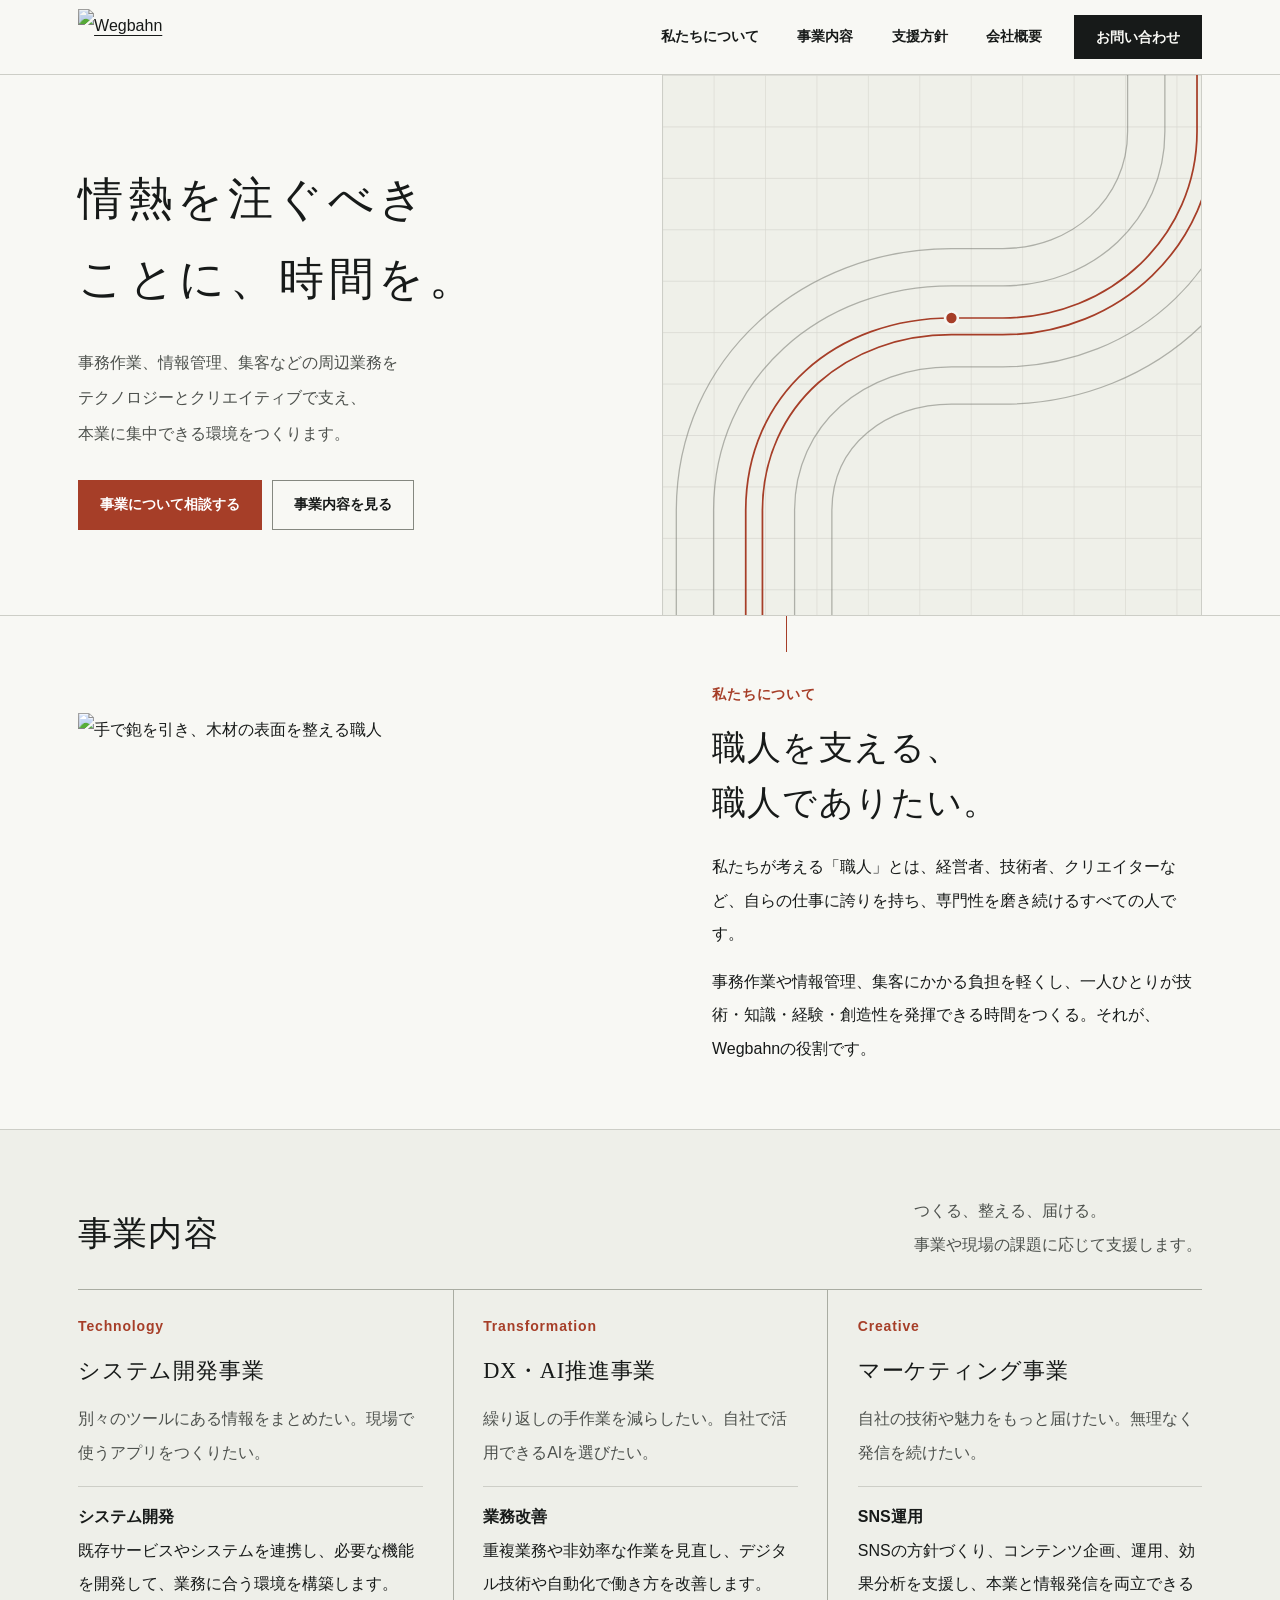
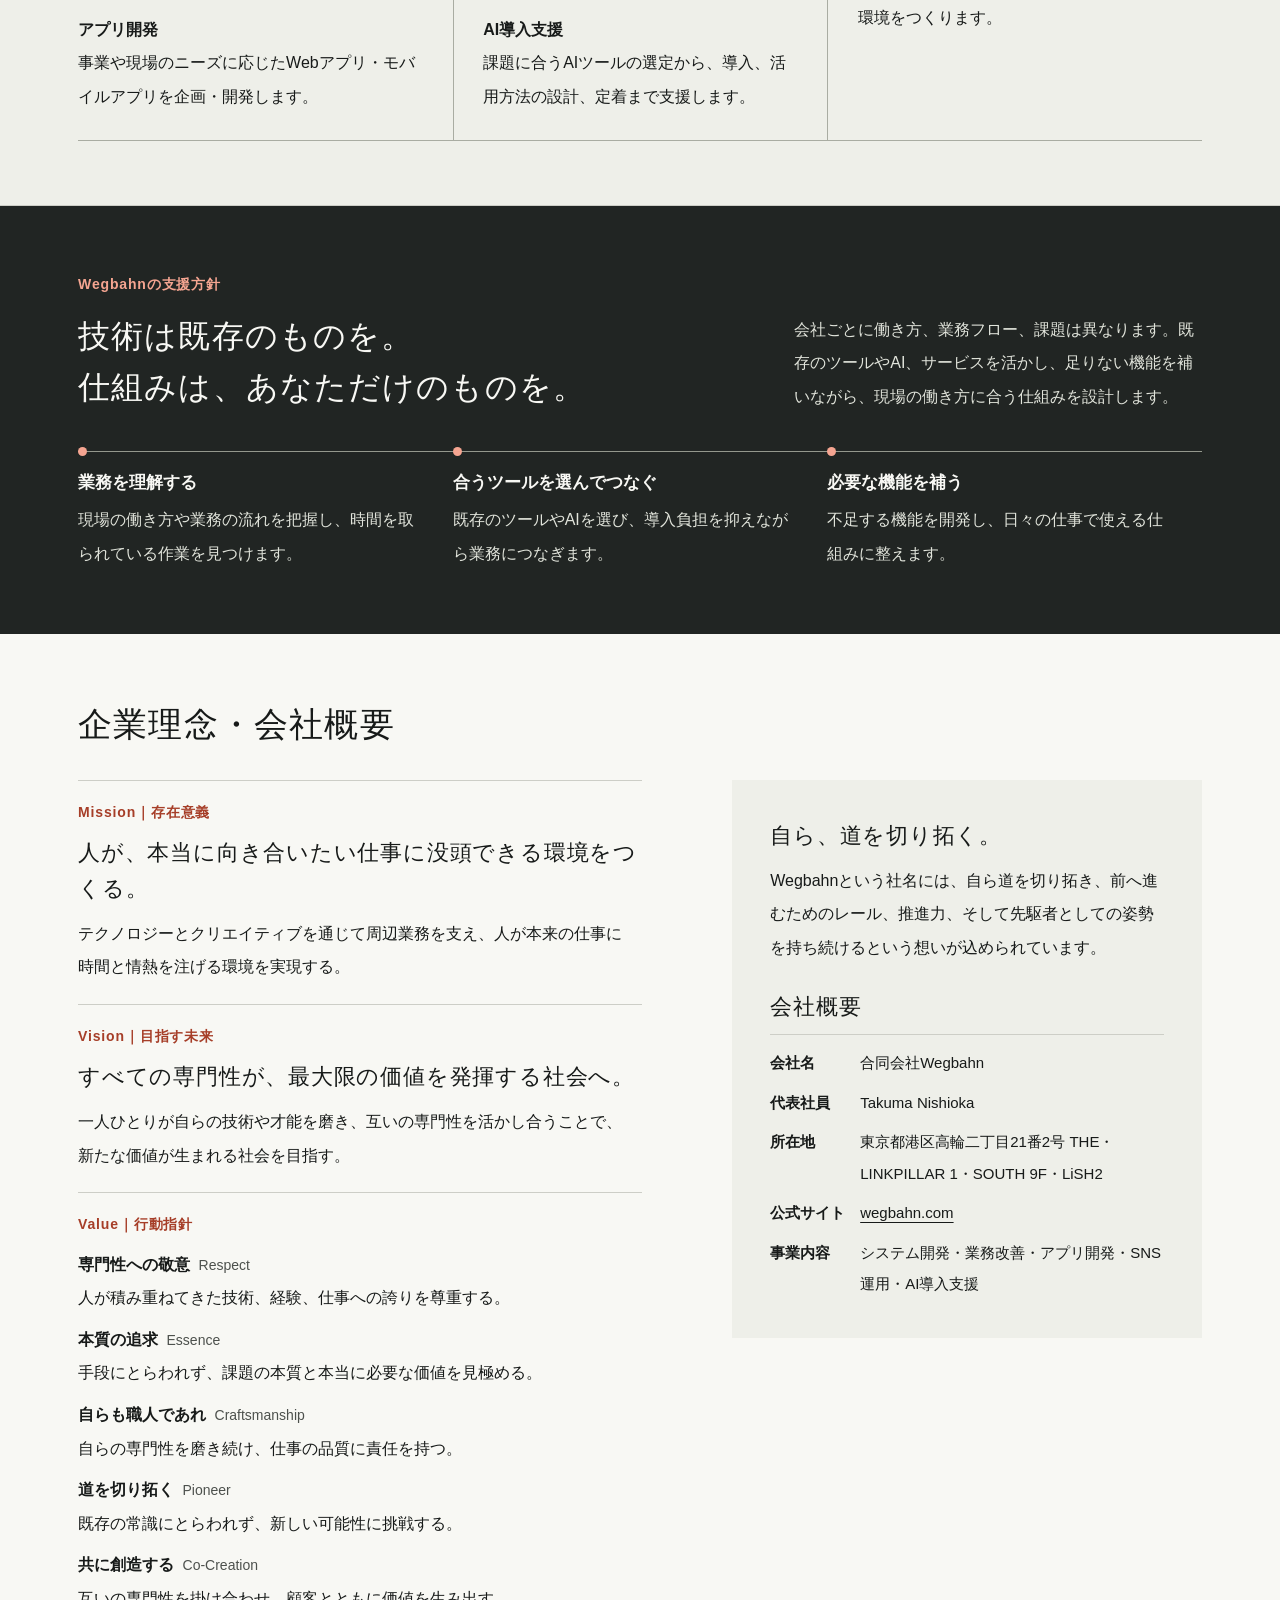
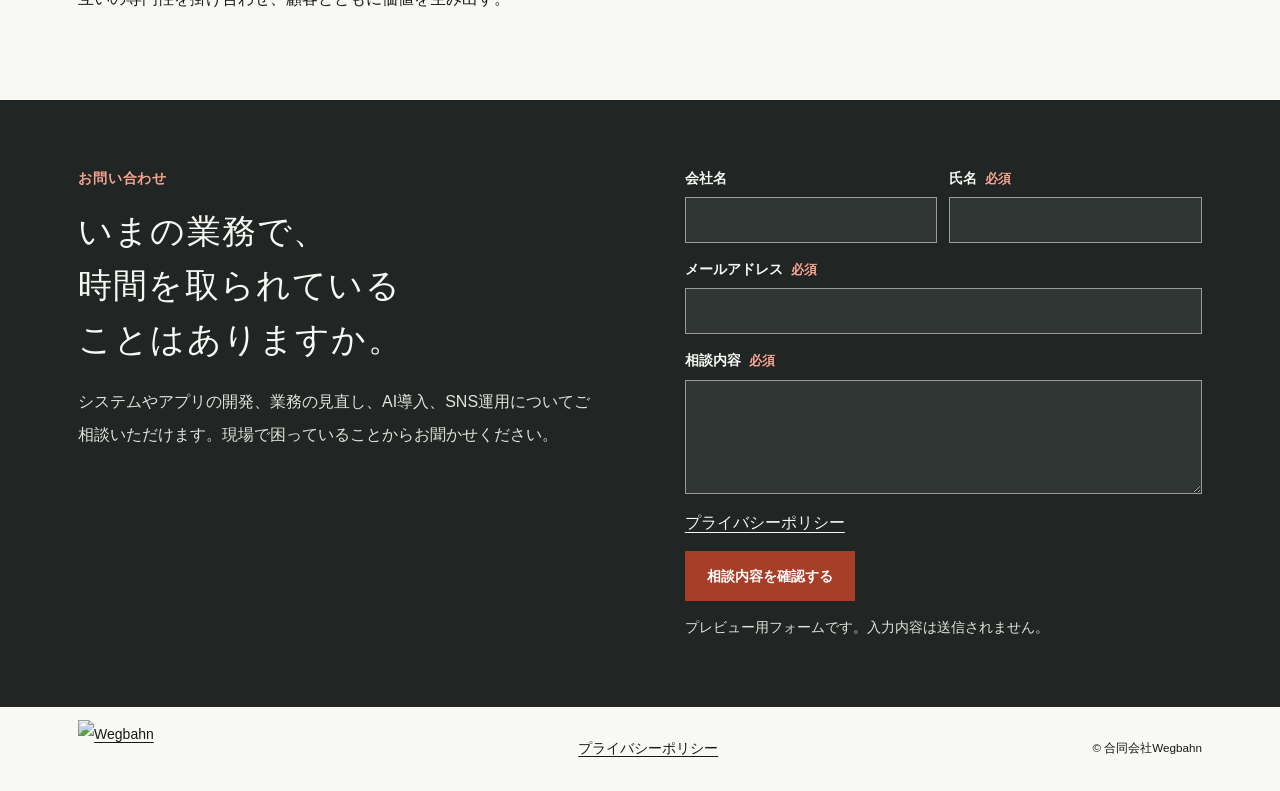
==== index.html @ df90cf7e "Add Wegbahn Pages index.html" ====
<!doctype html>
<html lang="ja">
<head>
<meta charset="utf-8">
<meta name="viewport" content="width=device-width, initial-scale=1">
<meta name="robots" content="noindex,nofollow">
<meta name="description" content="合同会社Wegbahnは、テクノロジーとクリエイティブで周辺業務を支え、本業に集中できる環境をつくります。">
<title>合同会社Wegbahn｜情熱を注ぐべきことに、時間を。</title>
<link rel="stylesheet" href="style.css">
</head>
<body id="top">
<a class="skip" href="#main">本文へ移動</a>
<header class="header">
  <div class="wrap header-inner">
    <a class="logo" href="#top" aria-label="Wegbahn トップ"><img src="" data-brand-asset="logo" alt="Wegbahn" width="320" height="144"></a>
    <nav class="nav" aria-label="メインナビゲーション">
      <a href="#about">私たちについて</a><a href="#business">事業内容</a><a href="#approach">支援方針</a><a href="#company">会社概要</a>
    </nav>
    <a class="button header-cta" href="#contact">お問い合わせ</a>
    <details class="menu"><summary>メニュー</summary><nav aria-label="モバイルナビゲーション"><a href="#about">私たちについて</a><a href="#business">事業内容</a><a href="#approach">支援方針</a><a href="#company">会社概要</a></nav></details>
  </div>
</header>
<main id="main">
  <section class="hero" aria-labelledby="hero-title">
    <div class="wrap hero-inner">
      <div class="hero-copy">
        <h1 id="hero-title">情熱を注ぐべき<br>ことに、時間を。</h1>
        <p>事務作業、情報管理、集客などの周辺業務を<br class="desktop">テクノロジーとクリエイティブで支え、<br class="desktop">本業に集中できる環境をつくります。</p>
        <div class="actions"><a href="#contact" class="button primary">事業について相談する</a><a href="#business" class="button outline">事業内容を見る</a></div>
      </div>
      <figure class="hero-graphic">
        <svg class="rails" viewBox="0 0 580 420" preserveAspectRatio="xMidYMid slice" aria-hidden="true">
          <defs>
            <pattern id="grid" width="40" height="40" patternUnits="userSpaceOnUse"><path d="M40 0H0V40" fill="none" stroke="#d8d8d1" stroke-width="1"/></pattern>
          </defs>
          <path fill="url(#grid)" d="M0 0h580v420H0z"/>
          <g fill="none" stroke="#a63e28" stroke-width="1.35">
            <path d="M145 420v-81c0-91 71-150 160-150h40c84 0 151-64 151-145V0"/>
            <path d="M158 420v-81c0-83 67-137 147-137h40c91 0 164-70 164-158V0"/>
          </g>
          <g fill="none" stroke="#797b73" stroke-width="1" opacity=".55">
            <path d="M120 420v-81c0-104 84-175 185-175h40c70 0 126-51 126-120V0"/>
            <path d="M183 420v-81c0-68 55-112 122-112h40c105 0 189-80 189-183V0"/>
            <path d="M91 420v-81c0-120 99-204 214-204h40c53 0 97-38 97-91V0"/>
            <path d="M212 420v-81c0-52 43-83 93-83h40c121 0 218-92 218-212V0"/>
          </g>
          <circle cx="305" cy="189" r="5" fill="#a63e28" stroke="#f7f7f3" stroke-width="2"/>
        </svg>
        <img class="hero-photo" src="" data-brand-asset="opening" width="1280" height="720" alt="谷を通る線路が遠くの光へ続く、現行サイトのモノクロビジュアル">
      </figure>
    </div>
  </section>

  <section class="about wrap section" id="about">
    <figure class="craft"><img src="" data-brand-asset="craft" width="960" height="540" alt="手で鉋を引き、木材の表面を整える職人" loading="lazy"></figure>
    <div class="about-copy">
      <p class="label">私たちについて</p>
      <h2>職人を支える、<br>職人でありたい。</h2>
      <p>私たちが考える「職人」とは、経営者、技術者、クリエイターなど、自らの仕事に誇りを持ち、専門性を磨き続けるすべての人です。</p>
      <p>事務作業や情報管理、集客にかかる負担を軽くし、一人ひとりが技術・知識・経験・創造性を発揮できる時間をつくる。それが、Wegbahnの役割です。</p>
    </div>
  </section>

  <section id="business" class="business section">
    <div class="wrap">
      <div class="section-head"><h2>事業内容</h2><p>つくる、整える、届ける。<br>事業や現場の課題に応じて支援します。</p></div>
      <div class="services">
        <article>
          <p class="label">Technology</p><h3>システム開発事業</h3>
          <p class="service-question">別々のツールにある情報をまとめたい。現場で使うアプリをつくりたい。</p>
          <dl><dt>システム開発</dt><dd>既存サービスやシステムを連携し、必要な機能を開発して、業務に合う環境を構築します。</dd><dt>アプリ開発</dt><dd>事業や現場のニーズに応じたWebアプリ・モバイルアプリを企画・開発します。</dd></dl>
        </article>
        <article>
          <p class="label">Transformation</p><h3>DX・AI推進事業</h3>
          <p class="service-question">繰り返しの手作業を減らしたい。自社で活用できるAIを選びたい。</p>
          <dl><dt>業務改善</dt><dd>重複業務や非効率な作業を見直し、デジタル技術や自動化で働き方を改善します。</dd><dt>AI導入支援</dt><dd>課題に合うAIツールの選定から、導入、活用方法の設計、定着まで支援します。</dd></dl>
        </article>
        <article>
          <p class="label">Creative</p><h3>マーケティング事業</h3>
          <p class="service-question">自社の技術や魅力をもっと届けたい。無理なく発信を続けたい。</p>
          <dl><dt>SNS運用</dt><dd>SNSの方針づくり、コンテンツ企画、運用、効果分析を支援し、本業と情報発信を両立できる環境をつくります。</dd></dl>
        </article>
      </div>
    </div>
  </section>

  <section id="approach" class="approach section">
    <div class="wrap">
      <div class="approach-head">
        <div><p class="label">Wegbahnの支援方針</p><h2>技術は既存のものを。<br>仕組みは、あなただけのものを。</h2></div>
        <p>会社ごとに働き方、業務フロー、課題は異なります。既存のツールやAI、サービスを活かし、足りない機能を補いながら、現場の働き方に合う仕組みを設計します。</p>
      </div>
      <ol class="process" aria-label="支援の流れ">
        <li><h3>業務を理解する</h3><p>現場の働き方や業務の流れを把握し、時間を取られている作業を見つけます。</p></li>
        <li><h3>合うツールを選んでつなぐ</h3><p>既存のツールやAIを選び、導入負担を抑えながら業務につなぎます。</p></li>
        <li><h3>必要な機能を補う</h3><p>不足する機能を開発し、日々の仕事で使える仕組みに整えます。</p></li>
      </ol>
    </div>
  </section>

  <section id="company" class="section company wrap">
    <div class="section-head"><h2>企業理念・会社概要</h2></div>
    <div class="company-grid">
      <div>
        <div class="belief"><p class="label">Mission｜存在意義</p><h3>人が、本当に向き合いたい仕事に没頭できる環境をつくる。</h3><p>テクノロジーとクリエイティブを通じて周辺業務を支え、人が本来の仕事に時間と情熱を注げる環境を実現する。</p></div>
        <div class="belief"><p class="label">Vision｜目指す未来</p><h3>すべての専門性が、最大限の価値を発揮する社会へ。</h3><p>一人ひとりが自らの技術や才能を磨き、互いの専門性を活かし合うことで、新たな価値が生まれる社会を目指す。</p></div>
        <div class="belief"><p class="label">Value｜行動指針</p><dl class="values">
          <dt>専門性への敬意 <span>Respect</span></dt><dd>人が積み重ねてきた技術、経験、仕事への誇りを尊重する。</dd>
          <dt>本質の追求 <span>Essence</span></dt><dd>手段にとらわれず、課題の本質と本当に必要な価値を見極める。</dd>
          <dt>自らも職人であれ <span>Craftsmanship</span></dt><dd>自らの専門性を磨き続け、仕事の品質に責任を持つ。</dd>
          <dt>道を切り拓く <span>Pioneer</span></dt><dd>既存の常識にとらわれず、新しい可能性に挑戦する。</dd>
          <dt>共に創造する <span>Co-Creation</span></dt><dd>互いの専門性を掛け合わせ、顧客とともに価値を生み出す。</dd>
        </dl></div>
      </div>
      <aside class="facts" aria-label="社名の由来と会社概要">
        <h3>自ら、道を切り拓く。</h3>
        <p>Wegbahnという社名には、自ら道を切り拓き、前へ進むためのレール、推進力、そして先駆者としての姿勢を持ち続けるという想いが込められています。</p>
        <h3>会社概要</h3>
        <dl class="details">
          <dt>会社名</dt><dd>合同会社Wegbahn</dd>
          <dt>代表社員</dt><dd>Takuma Nishioka</dd>
          <dt>所在地</dt><dd>東京都港区高輪二丁目21番2号 THE・LINKPILLAR 1・SOUTH 9F・LiSH2</dd>
          <dt>公式サイト</dt><dd><a href="https://wegbahn.com/">wegbahn.com</a></dd>
          <dt>事業内容</dt><dd>システム開発・業務改善・アプリ開発・SNS運用・AI導入支援</dd>
        </dl>
      </aside>
    </div>
  </section>

  <section id="contact" class="contact section">
    <div class="wrap contact-grid">
      <div><p class="label">お問い合わせ</p><h2>いまの業務で、<br>時間を取られている<br class="desktop">ことはありますか。</h2><p>システムやアプリの開発、業務の見直し、AI導入、SNS運用についてご相談いただけます。現場で困っていることからお聞かせください。</p></div>
      <form id="contact-form">
        <div class="fields">
          <label>会社名<input name="company" autocomplete="organization"></label>
          <label>氏名 <span>必須</span><input name="name" autocomplete="name" required></label>
        </div>
        <label>メールアドレス <span>必須</span><input name="email" type="email" autocomplete="email" required></label>
        <label>相談内容 <span>必須</span><textarea name="message" rows="4" required></textarea></label>
        <a href="privacy.html">プライバシーポリシー</a>
        <button type="submit" class="button primary">相談内容を確認する</button>
        <p class="form-note" id="form-note" role="status">プレビュー用フォームです。入力内容は送信されません。</p>
      </form>
    </div>
  </section>
</main>
<footer><div class="wrap footer-inner"><a class="logo" href="#top" aria-label="Wegbahn トップ"><img src="" data-brand-asset="logo" width="320" height="144" alt="Wegbahn"></a><a href="privacy.html">プライバシーポリシー</a><small>© 合同会社Wegbahn</small></div></footer>
<script>
  if (new URLSearchParams(location.search).get('hero') === 'photo') document.body.dataset.hero = 'photo';
  if (new URLSearchParams(location.search).get('view') === 'hero') document.body.dataset.view = 'hero';
  const menu = document.querySelector('.menu');
  menu.querySelectorAll('a').forEach(link => link.addEventListener('click', () => { menu.open = false; }));
  document.querySelector('#contact-form').addEventListener('submit', event => {
    event.preventDefault();
    document.querySelector('#form-note').textContent = '必須項目の入力を確認しました。プレビューのため送信は行われません。';
  });
</script>
<script src="assets.js"></script>
</body>
</html>
---- style.css ----
:root {
  --paper:#f8f8f4;
  --ink:#171a19;
  --muted:#4d514d;
  --line:#cdcec7;
  --grid:#eff0e9;
  --accent:#a63e28;
  --serif:"Hiragino Mincho ProN","Yu Mincho","Noto Serif CJK JP",serif;
  --sans:Arial,"Hiragino Kaku Gothic ProN","Yu Gothic","Noto Sans CJK JP",sans-serif;
  --gutter:clamp(22px,6.1vw,96px);
}
*,*::before,*::after {box-sizing:border-box}
html {scroll-padding-top:84px}
body {margin:0;background:var(--paper);color:var(--ink);font:400 16px/2.1 var(--sans)}
h1,h2,h3,p,figure,dl,dd {margin:0}
h1,h2,h3 {font-family:var(--serif);font-weight:500;line-height:1.6;letter-spacing:.035em;text-wrap:pretty}
h2 {font-size:clamp(28px,2.65vw,40px)}
h3 {font-size:clamp(20px,1.75vw,26px)}
a {color:inherit;text-underline-offset:.24em}
img {display:block;width:100%;height:auto}
:focus-visible {outline:2px solid var(--accent);outline-offset:4px}
.wrap {width:min(100% - var(--gutter)*2,1328px);margin-inline:auto}
.skip {position:absolute;z-index:10;left:12px;top:8px;transform:translateY(-150%);background:white;padding:8px}
.skip:focus {transform:none}
.header {position:sticky;z-index:5;top:0;background:var(--paper);border-bottom:1px solid var(--line)}
.header-inner {min-height:74px;display:flex;align-items:center;gap:32px}
.logo {display:block;width:126px;flex:none;mix-blend-mode:multiply}
.nav {display:flex;align-items:center;gap:clamp(18px,3vw,48px);margin-left:auto}
.nav a,.menu a {font-size:14px;font-weight:700;text-decoration:none}
.nav a:hover,.menu a:hover {text-decoration:underline}
.button {display:inline-flex;align-items:center;justify-content:center;min-height:50px;padding:8px 21px;border:1px solid transparent;text-decoration:none;font:700 14px/1.35 var(--sans);text-align:center;cursor:pointer}
.header-cta {min-height:44px;background:var(--ink);color:var(--paper)}
.primary {color:white;background:var(--accent)}
.primary:hover,.header-cta:hover {background:#782b1b}
.outline {border-color:#858880}
.outline:hover {background:var(--grid)}
.menu {display:none}
.hero {border-bottom:1px solid var(--line)}
.hero-inner {min-height:540px;display:grid;grid-template-columns:1.08fr 1fr;align-items:center}
.hero-copy {padding-block:60px;padding-right:24px}
.hero h1 {font-size:clamp(36px,3.55vw,54px);line-height:1.75;letter-spacing:.10em}
.hero-copy p {margin-top:26px;color:var(--muted);font-size:clamp(16px,1.25vw,18px);line-height:2.2}
.actions {display:flex;flex-wrap:wrap;gap:10px;margin-top:29px}
.hero-graphic {height:100%;min-height:440px;align-self:stretch;position:relative;background:var(--grid);overflow:hidden;border-inline:1px solid var(--line)}
.rails,.hero-photo {position:absolute;width:100%;height:100%;object-fit:cover}
.hero-photo {display:none;object-position:52% center}
[data-hero="photo"] .rails {display:none}
[data-hero="photo"] .hero-photo {display:block}
[data-view="hero"] main > :not(.hero),[data-view="hero"] footer {display:none}
.section {padding-block:clamp(48px,5vw,72px)}
.label {font-weight:700;color:var(--accent);font-size:14px;letter-spacing:.06em;margin-bottom:12px}
.about {display:grid;grid-template-columns:1fr .9fr;align-items:center;gap:clamp(30px,7vw,120px);position:relative}
.about::before {content:"";position:absolute;top:0;left:63%;height:36px;border-left:1px solid var(--accent)}
.craft img {aspect-ratio:1.7;object-fit:cover}
.about h2 {margin-bottom:20px}
.about-copy p:not(.label) {max-width:30em}
.about-copy p:not(.label)+p {margin-top:14px}
.business {background:#eeefe9;border-block:1px solid var(--line)}
.section-head {display:flex;justify-content:space-between;align-items:end;gap:20px;margin-bottom:27px}
.section-head p {color:var(--muted)}
.services {display:grid;grid-template-columns:repeat(3,1fr);border-block:1px solid #a9aca2}
.services article {padding:22px clamp(14px,2.3vw,34px) 26px}
.services article:first-child {padding-left:0}
.services article:last-child {padding-right:0}
.services article+article {border-left:1px solid #a9aca2}
.service-question {margin:13px 0 17px;color:var(--muted)}
.services dl {border-top:1px solid var(--line);padding-top:13px}
dt {font-weight:700}
.services dd+dt {margin-top:12px}
.approach {background:#212523;color:var(--paper)}
.approach .label,.contact .label {color:#f5a591}
.approach-head {display:grid;grid-template-columns:1.6fr 1fr;gap:clamp(26px,5vw,80px);align-items:end}
.approach-head h2 {font-size:clamp(27px,2.5vw,38px)}
.approach-head > p,.process p {color:#e1e4db}
.process {display:grid;grid-template-columns:repeat(3,1fr);list-style:none;margin:38px 0 0;padding:0;border-top:1px solid #94988d}
.process li {position:relative;padding:19px 25px 0 0}
.process li::before {content:"";position:absolute;top:-5px;left:0;width:9px;height:9px;background:#f5a591;border-radius:50%}
.process h3 {font:700 17px/1.45 var(--sans);letter-spacing:0;margin-bottom:7px}
.company-grid {display:grid;grid-template-columns:1.2fr 1fr;gap:clamp(28px,7vw,104px);align-items:start}
.belief {padding:17px 0 20px;border-top:1px solid var(--line)}
.belief h3 {margin-bottom:10px}
.belief > p:not(.label) {max-width:34em}
.belief .label {margin-bottom:8px}
.values dt:not(:first-child) {margin-top:8px}
.values span {color:var(--muted);font-weight:400;font-size:14px;margin-left:4px}
.facts {background:#eeefe9;padding:clamp(20px,3vw,42px)}
.facts h3 {margin-bottom:10px}
.facts p+h3 {margin-top:24px}
.details {display:grid;grid-template-columns:auto 1fr;gap:8px 15px;font-size:15px;border-top:1px solid var(--line);padding-top:12px}
.details dd {min-width:0;overflow-wrap:anywhere}
.contact {background:#212523;color:var(--paper)}
.contact-grid {display:grid;grid-template-columns:1fr 1fr;gap:clamp(24px,7vw,110px)}
.contact h2 {margin-bottom:17px}
.contact h2+p {max-width:34em;color:#e1e4db}
form {display:grid;gap:12px}
form a {justify-self:start}
.fields {display:grid;grid-template-columns:1fr 1fr;gap:12px}
label {display:block;font-size:14px;font-weight:700}
label span {color:#f5a591;font-size:13px;margin-left:4px}
input,textarea {display:block;width:100%;margin-top:4px;min-height:46px;border:1px solid #9a9c95;border-radius:0;background:#303633;color:white;padding:8px 10px;font:400 16px/1.5 var(--sans)}
textarea {resize:vertical}
form .button {justify-self:start}
.form-note {font-size:14px;color:#e1e4db}
.footer-inner {display:flex;gap:24px;align-items:center;justify-content:space-between;min-height:84px;font-size:14px}
.privacy {max-width:760px;min-height:60vh}
.privacy h1 {font-size:clamp(32px,4vw,56px);margin:16px 0}
@media(max-width:840px) {
  .nav {display:none}
  .header-inner {gap:12px;min-height:66px}
  .header-cta {margin-left:auto;padding-inline:10px;font-size:13px}
  .menu {display:block}
  .menu summary {display:grid;align-items:center;min-height:44px;font-size:13px;font-weight:700;cursor:pointer}
  .menu nav {position:absolute;z-index:1;right:var(--gutter);top:calc(100% + 4px);min-width:178px;background:var(--paper);border:1px solid var(--line);padding:8px 14px}
  .menu a {display:flex;align-items:center;min-height:44px}
  .hero h1 {font-size:clamp(30px,4.4vw,39px)}
}
@media(max-width:650px) {
  html {scroll-padding-top:70px}
  .logo {width:104px}
  .desktop {display:none}
  .hero-inner,.about,.services,.approach-head,.process,.company-grid,.contact-grid {grid-template-columns:1fr}
  .hero-inner {min-height:0}
  .hero-copy {padding:32px 0 26px}
  .hero h1 {font-size:clamp(28px,8.2vw,36px);letter-spacing:.075em;line-height:1.65}
  .hero-copy p {margin-top:15px}
  .actions {margin-top:19px;gap:7px}
  .actions .button {padding-inline:12px;min-height:48px}
  .hero-graphic {min-height:183px}
  .rails {object-fit:contain}
  .hero-photo {object-position:center 59%}
  .about {gap:20px}
  .about::before {height:22px}
  .about-copy {grid-row:1}
  .about h2 {margin-bottom:12px}
  .section-head {display:block;margin-bottom:18px}
  .section-head p {margin-top:7px}
  .services article,.services article:first-child,.services article:last-child {padding:19px 0}
  .services article+article {border-left:0;border-top:1px solid #a9aca2}
  .approach-head {gap:13px}
  .process {margin-top:23px;border-top:0;border-left:1px solid #94988d}
  .process li {padding:0 0 16px 18px}
  .process li:last-child {padding-bottom:0}
  .process li::before {top:7px;left:-5px}
  .footer-inner {flex-wrap:wrap;gap:4px 12px;padding-block:10px}
  .footer-inner small {width:100%}
}
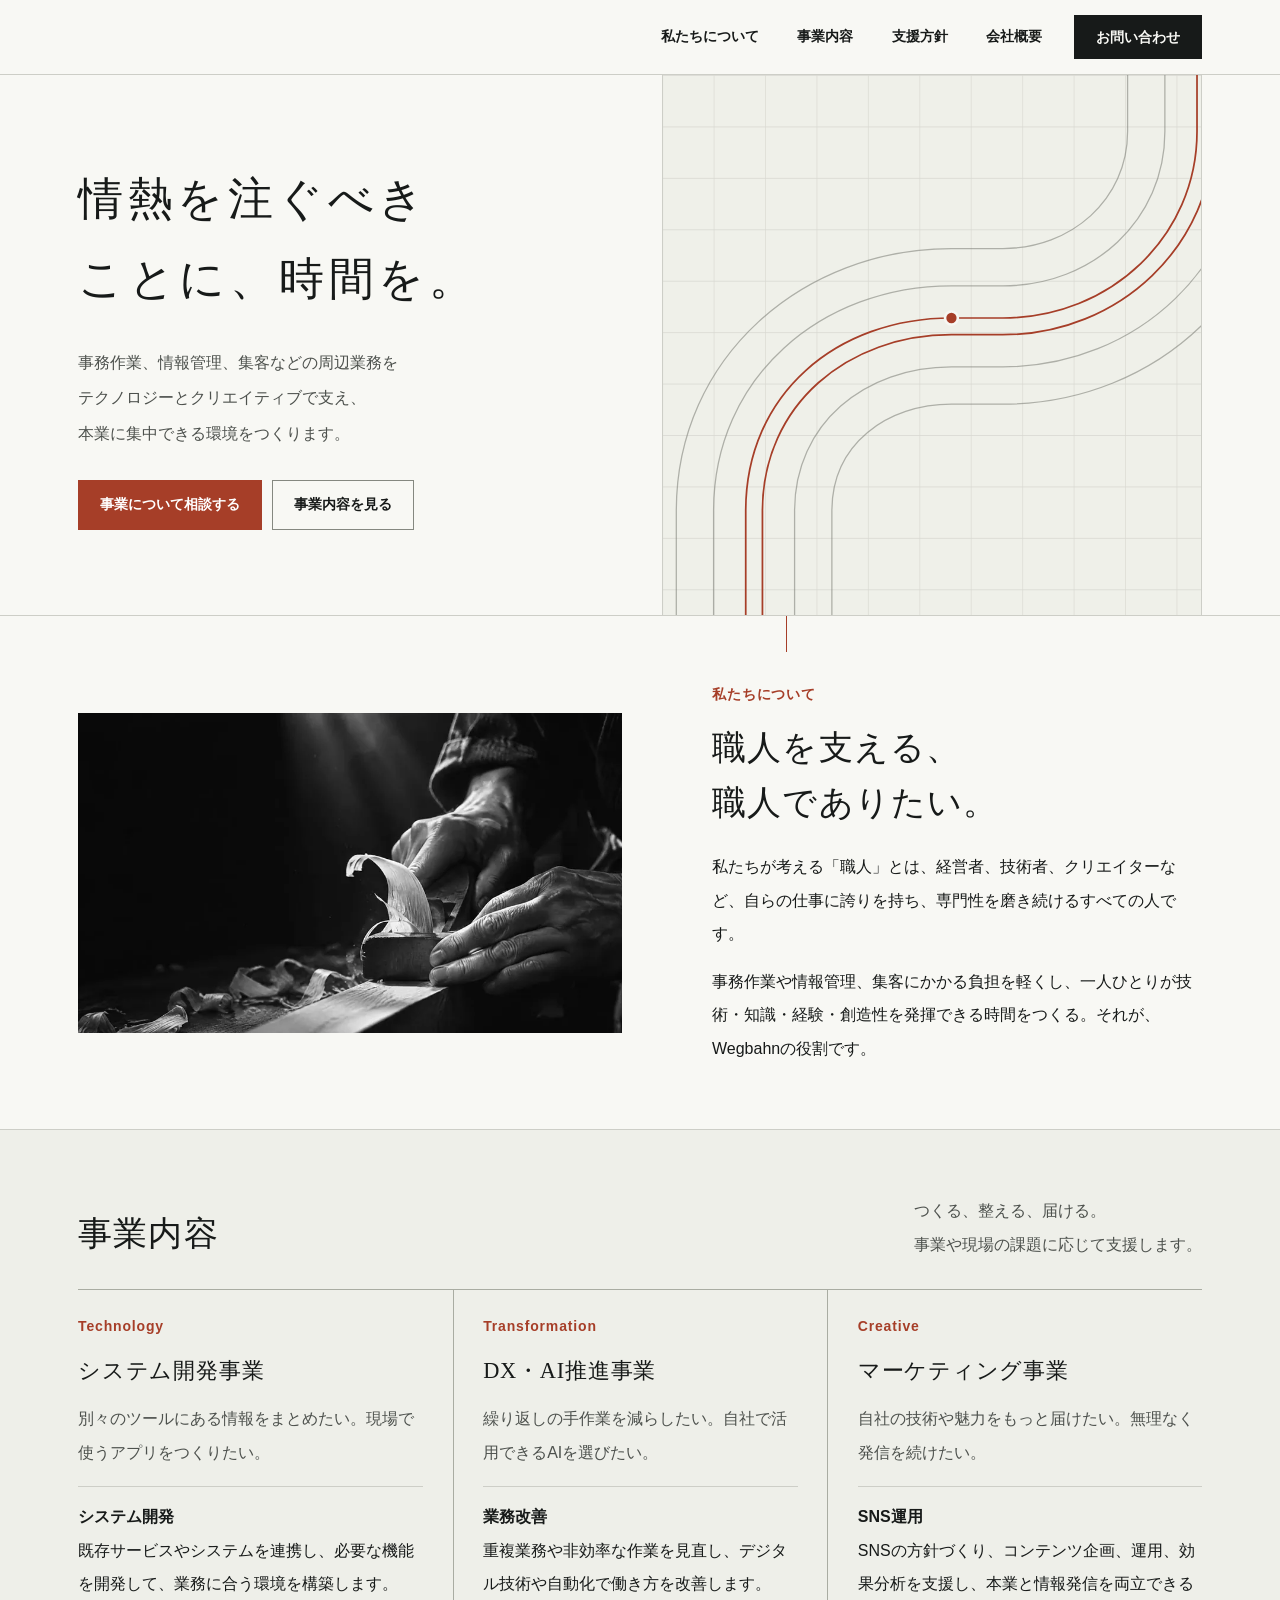
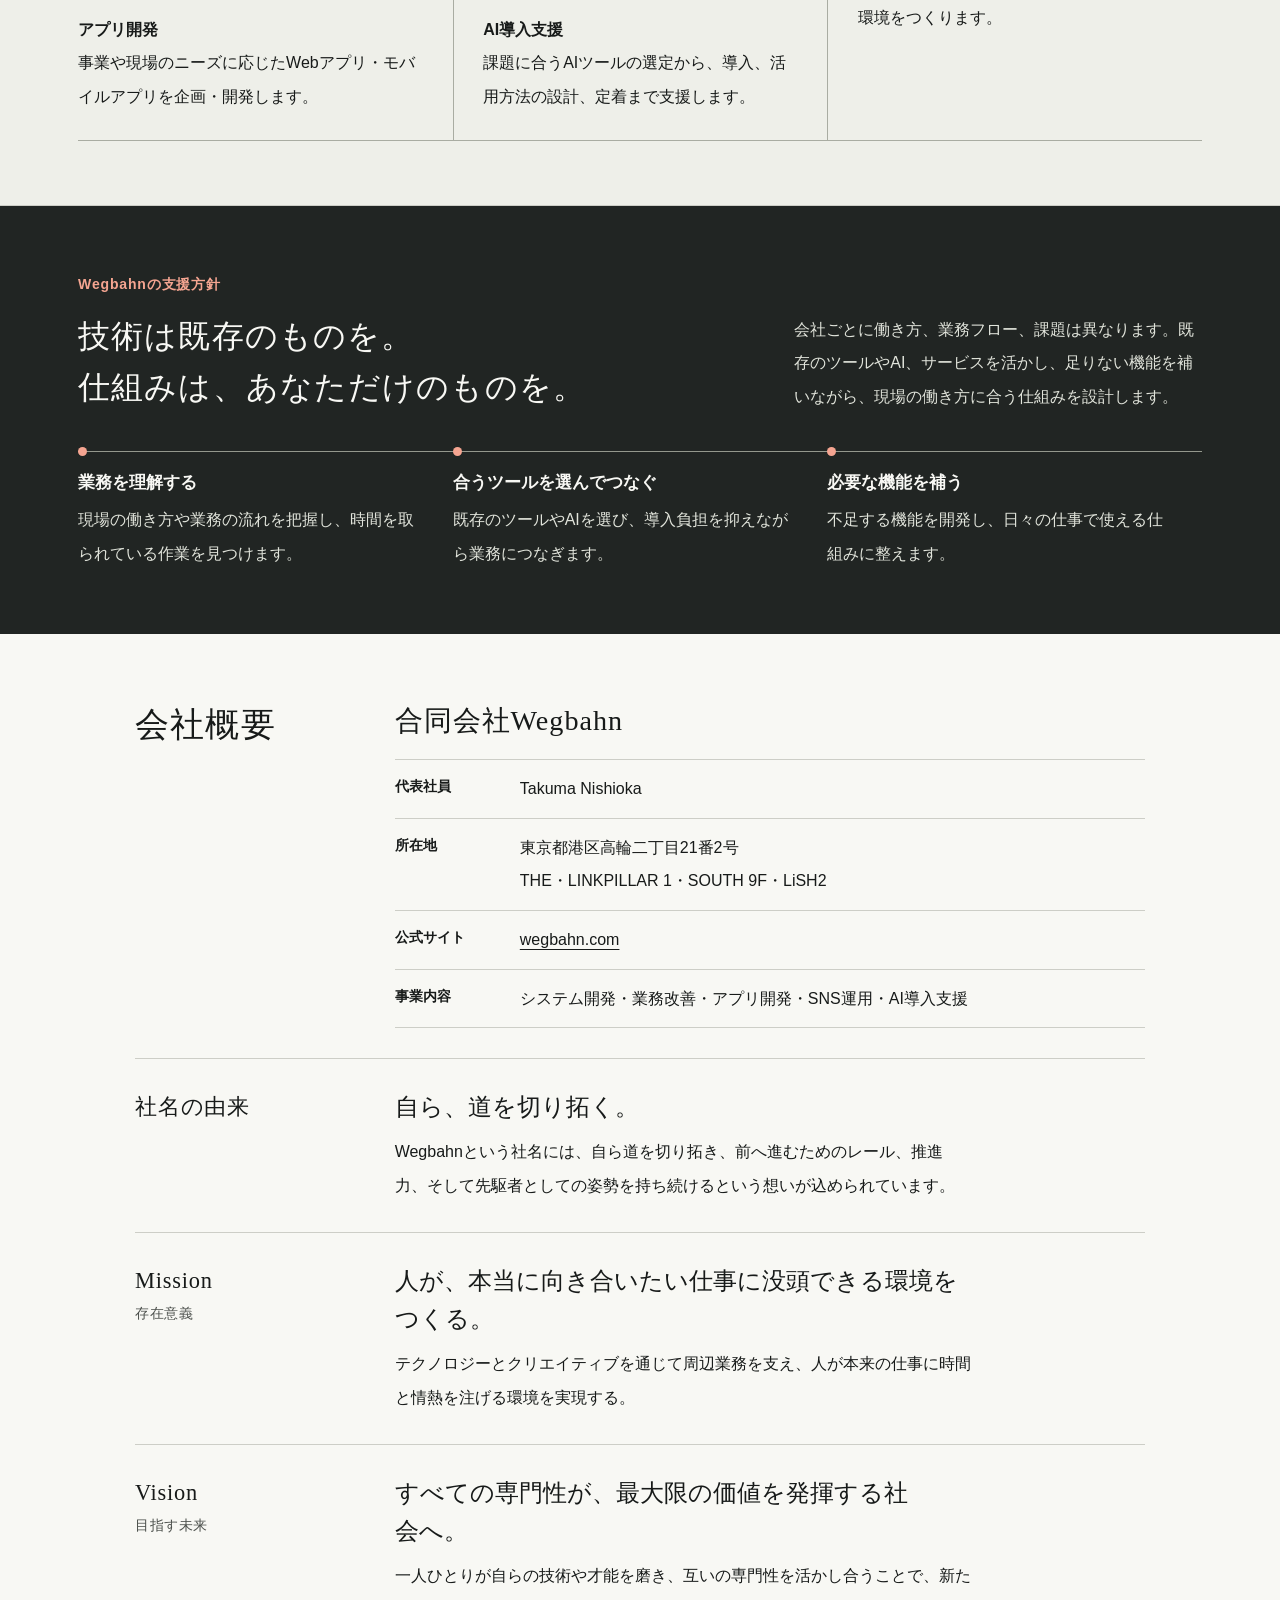
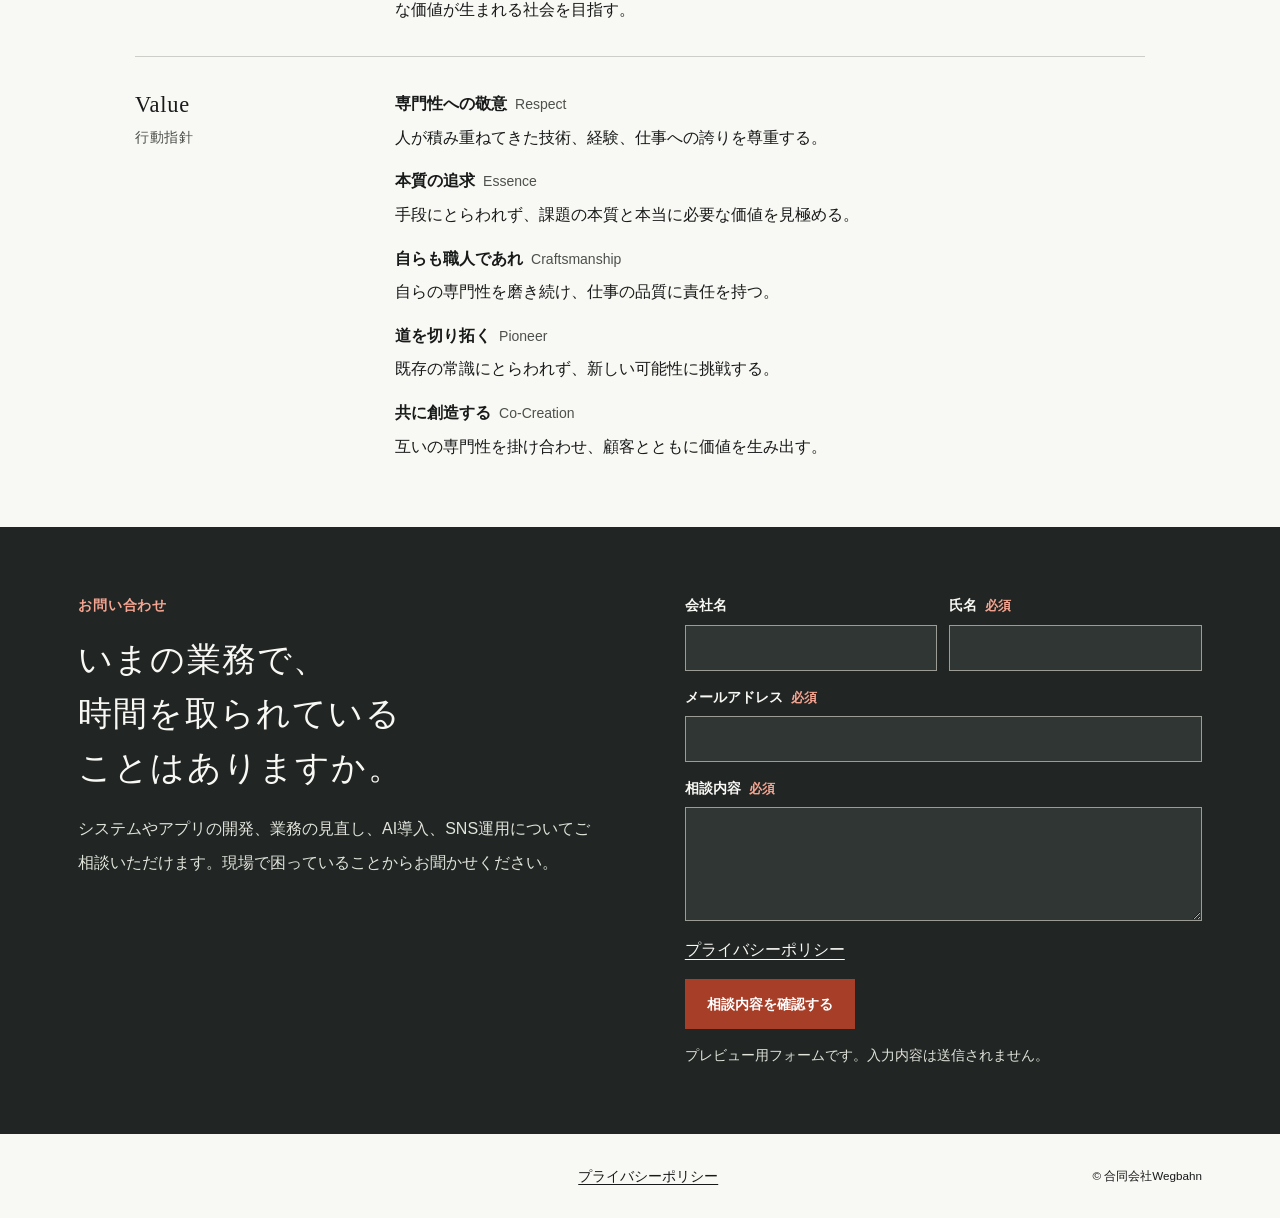
==== commit 771d02b8: "Update Wegbahn company layout" ====
--- a/index.html
+++ b/index.html
@@ -98,33 +98,50 @@
     </div>
   </section>
 
-  <section id="company" class="section company wrap">
-    <div class="section-head"><h2>企業理念・会社概要</h2></div>
-    <div class="company-grid">
+  <section id="company" class="section company wrap" aria-labelledby="company-title">
+    <div class="company-row">
+      <h2 id="company-title">会社概要</h2>
       <div>
-        <div class="belief"><p class="label">Mission｜存在意義</p><h3>人が、本当に向き合いたい仕事に没頭できる環境をつくる。</h3><p>テクノロジーとクリエイティブを通じて周辺業務を支え、人が本来の仕事に時間と情熱を注げる環境を実現する。</p></div>
-        <div class="belief"><p class="label">Vision｜目指す未来</p><h3>すべての専門性が、最大限の価値を発揮する社会へ。</h3><p>一人ひとりが自らの技術や才能を磨き、互いの専門性を活かし合うことで、新たな価値が生まれる社会を目指す。</p></div>
-        <div class="belief"><p class="label">Value｜行動指針</p><dl class="values">
+        <h3 class="company-name">合同会社Wegbahn</h3>
+        <dl class="company-details">
+          <div><dt>代表社員</dt><dd>Takuma Nishioka</dd></div>
+          <div><dt>所在地</dt><dd>東京都港区高輪二丁目21番2号<br>THE・LINKPILLAR 1・SOUTH 9F・LiSH2</dd></div>
+          <div><dt>公式サイト</dt><dd><a href="https://wegbahn.com/">wegbahn.com</a></dd></div>
+          <div><dt>事業内容</dt><dd>システム開発・業務改善・アプリ開発・SNS運用・AI導入支援</dd></div>
+        </dl>
+      </div>
+    </div>
+    <section class="company-row" aria-labelledby="name-title">
+      <h3 id="name-title" class="company-label">社名の由来</h3>
+      <div class="belief">
+        <p class="company-statement">自ら、道を切り拓く。</p>
+        <p>Wegbahnという社名には、自ら道を切り拓き、前へ進むためのレール、推進力、そして先駆者としての姿勢を持ち続けるという想いが込められています。</p>
+      </div>
+    </section>
+    <section class="company-row" aria-labelledby="mission-title">
+      <h3 id="mission-title" class="company-label">Mission<span>存在意義</span></h3>
+      <div class="belief">
+        <p class="company-statement">人が、本当に向き合いたい仕事に没頭できる環境をつくる。</p>
+        <p>テクノロジーとクリエイティブを通じて周辺業務を支え、人が本来の仕事に時間と情熱を注げる環境を実現する。</p>
+      </div>
+    </section>
+    <section class="company-row" aria-labelledby="vision-title">
+      <h3 id="vision-title" class="company-label">Vision<span>目指す未来</span></h3>
+      <div class="belief">
+        <p class="company-statement">すべての専門性が、最大限の価値を発揮する社会へ。</p>
+        <p>一人ひとりが自らの技術や才能を磨き、互いの専門性を活かし合うことで、新たな価値が生まれる社会を目指す。</p>
+      </div>
+    </section>
+    <section class="company-row" aria-labelledby="value-title">
+      <h3 id="value-title" class="company-label">Value<span>行動指針</span></h3>
+      <dl class="values">
           <dt>専門性への敬意 <span>Respect</span></dt><dd>人が積み重ねてきた技術、経験、仕事への誇りを尊重する。</dd>
           <dt>本質の追求 <span>Essence</span></dt><dd>手段にとらわれず、課題の本質と本当に必要な価値を見極める。</dd>
           <dt>自らも職人であれ <span>Craftsmanship</span></dt><dd>自らの専門性を磨き続け、仕事の品質に責任を持つ。</dd>
           <dt>道を切り拓く <span>Pioneer</span></dt><dd>既存の常識にとらわれず、新しい可能性に挑戦する。</dd>
           <dt>共に創造する <span>Co-Creation</span></dt><dd>互いの専門性を掛け合わせ、顧客とともに価値を生み出す。</dd>
-        </dl></div>
-      </div>
-      <aside class="facts" aria-label="社名の由来と会社概要">
-        <h3>自ら、道を切り拓く。</h3>
-        <p>Wegbahnという社名には、自ら道を切り拓き、前へ進むためのレール、推進力、そして先駆者としての姿勢を持ち続けるという想いが込められています。</p>
-        <h3>会社概要</h3>
-        <dl class="details">
-          <dt>会社名</dt><dd>合同会社Wegbahn</dd>
-          <dt>代表社員</dt><dd>Takuma Nishioka</dd>
-          <dt>所在地</dt><dd>東京都港区高輪二丁目21番2号 THE・LINKPILLAR 1・SOUTH 9F・LiSH2</dd>
-          <dt>公式サイト</dt><dd><a href="https://wegbahn.com/">wegbahn.com</a></dd>
-          <dt>事業内容</dt><dd>システム開発・業務改善・アプリ開発・SNS運用・AI導入支援</dd>
         </dl>
-      </aside>
-    </div>
+    </section>
   </section>
 
   <section id="contact" class="contact section">
--- a/style.css
+++ b/style.css
@@ -76,18 +76,22 @@
 .process li {position:relative;padding:19px 25px 0 0}
 .process li::before {content:"";position:absolute;top:-5px;left:0;width:9px;height:9px;background:#f5a591;border-radius:50%}
 .process h3 {font:700 17px/1.45 var(--sans);letter-spacing:0;margin-bottom:7px}
-.company-grid {display:grid;grid-template-columns:1.2fr 1fr;gap:clamp(28px,7vw,104px);align-items:start}
-.belief {padding:17px 0 20px;border-top:1px solid var(--line)}
-.belief h3 {margin-bottom:10px}
-.belief > p:not(.label) {max-width:34em}
-.belief .label {margin-bottom:8px}
-.values dt:not(:first-child) {margin-top:8px}
+.company {max-width:1010px}
+.company-row {display:grid;grid-template-columns:minmax(140px,1fr) minmax(0,3.6fr);gap:clamp(20px,4vw,56px);padding-block:30px}
+.company-row:first-child {padding-top:0}
+.company-row:last-child {padding-bottom:0}
+.company-row + .company-row {border-top:1px solid var(--line)}
+.company-name {font-size:clamp(24px,2.2vw,32px);margin-bottom:16px}
+.company-label {font-size:clamp(20px,1.75vw,26px)}
+.company-label span {display:block;color:var(--muted);font:400 14px/1.65 var(--sans);letter-spacing:.04em;margin-top:3px}
+.company-details {border-top:1px solid var(--line)}
+.company-details > div {display:grid;grid-template-columns:clamp(5.1rem,9vw,8rem) minmax(0,1fr);gap:10px;border-bottom:1px solid var(--line);padding-block:12px}
+.company-details dt {font-size:14px}
+.company-details dd {overflow-wrap:anywhere}
+.company-statement {font:500 clamp(21px,1.85vw,28px)/1.6 var(--serif);margin-bottom:8px;text-wrap:pretty}
+.belief {max-width:36em}
+.values dt:not(:first-child) {margin-top:10px}
 .values span {color:var(--muted);font-weight:400;font-size:14px;margin-left:4px}
-.facts {background:#eeefe9;padding:clamp(20px,3vw,42px)}
-.facts h3 {margin-bottom:10px}
-.facts p+h3 {margin-top:24px}
-.details {display:grid;grid-template-columns:auto 1fr;gap:8px 15px;font-size:15px;border-top:1px solid var(--line);padding-top:12px}
-.details dd {min-width:0;overflow-wrap:anywhere}
 .contact {background:#212523;color:var(--paper)}
 .contact-grid {display:grid;grid-template-columns:1fr 1fr;gap:clamp(24px,7vw,110px)}
 .contact h2 {margin-bottom:17px}
@@ -118,7 +122,7 @@
   html {scroll-padding-top:70px}
   .logo {width:104px}
   .desktop {display:none}
-  .hero-inner,.about,.services,.approach-head,.process,.company-grid,.contact-grid {grid-template-columns:1fr}
+  .hero-inner,.about,.services,.approach-head,.process,.company-row,.contact-grid {grid-template-columns:1fr}
   .hero-inner {min-height:0}
   .hero-copy {padding:32px 0 26px}
   .hero h1 {font-size:clamp(28px,8.2vw,36px);letter-spacing:.075em;line-height:1.65}
@@ -141,6 +145,9 @@
   .process li {padding:0 0 16px 18px}
   .process li:last-child {padding-bottom:0}
   .process li::before {top:7px;left:-5px}
+  .company-row {gap:12px;padding-block:24px}
+  .company-label span {display:inline;margin-left:10px}
+  .company-details > div {padding-block:10px}
   .footer-inner {flex-wrap:wrap;gap:4px 12px;padding-block:10px}
   .footer-inner small {width:100%}
 }
